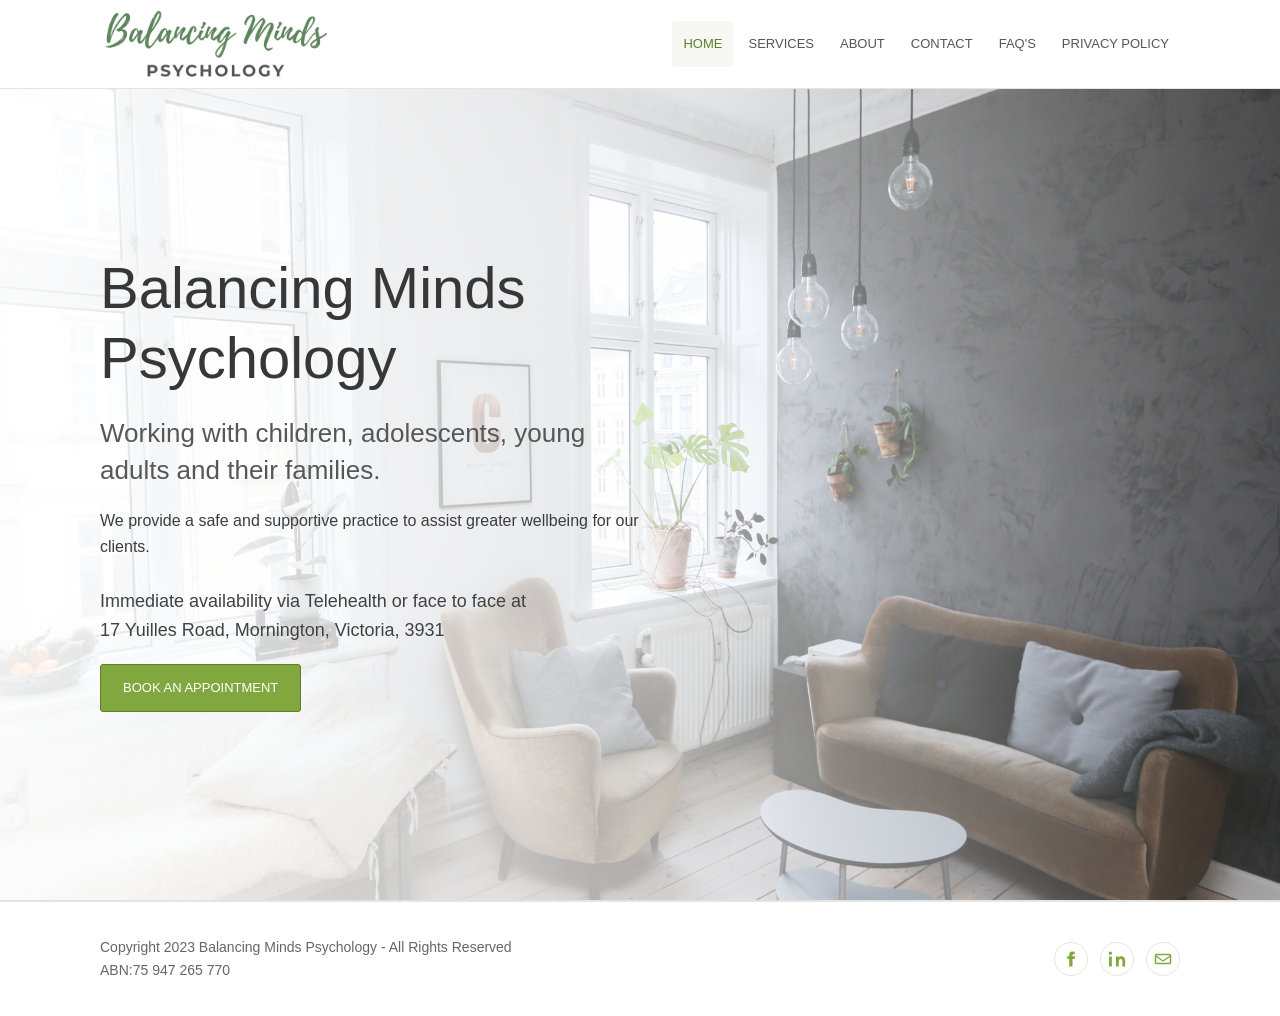
==== index.html @ 1ebbd6f4 "Replace home footer links with social icons" ====
<!doctype html>
<html lang="en-AU">
<head>
  <meta charset="utf-8">
  <meta name="viewport" content="width=device-width, initial-scale=1">
  <title>Balancing Minds Psychology</title>
  <meta name="description" content="Balancing Minds Psychology works with children, adolescents, young adults and their families.">
  <link rel="stylesheet" href="styles.css">
</head>
<body>
  <header class="site-header">
    <div class="header-inner">
      <a class="brand" href="index.html" aria-label="Balancing Minds Psychology home">
        <img src="assets/balancing-minds.png" alt="Balancing Minds Psychology">
      </a>
      <button class="menu-button" type="button" aria-label="Open navigation" aria-expanded="false"><span></span></button>
      <nav class="nav" aria-label="Primary navigation">
        <a class="active" href="index.html">Home</a>
        <div class="dropdown">
          <a class="nav-link" href="services.html">Services</a>
          <div class="dropdown-panel">
            <a href="psychological-assessments.html">Psychological Assessments</a>
            <a href="assessment-and-therapy-process.html">Assessment and Therapy Process</a>
          </div>
        </div>
        <a href="about.html">About</a>
        <a href="contact.html">Contact</a>
        <a href="faqs.html">FAQ's</a>
        <a href="privacy-policy.html">Privacy Policy</a>
      </nav>
    </div>
  </header>

  <main class="hero">
    <div class="hero-inner">
      <section class="hero-copy" aria-labelledby="home-title">
        <h1 id="home-title">Balancing Minds Psychology</h1>
        <p class="lead">Working with children, adolescents, young adults and their families.</p>
        <p>We provide a safe and supportive practice to assist greater wellbeing for our clients.</p>
        <p class="notice">Immediate availability via Telehealth or face to face at<br>17 Yuilles Road, Mornington, Victoria, 3931</p>
        <a class="button" href="contact.html">Book an Appointment</a>
      </section>
    </div>
  </main>

  <footer class="site-footer">
    <div class="footer-inner">
      <div>Copyright 2023 Balancing Minds Psychology - All Rights Reserved<br>ABN:75 947 265 770</div>
      <nav class="footer-social" aria-label="Social links">
        <a class="social-icon" href="https://www.facebook.com/Balancing-Minds-Psychology-101534146246352/" target="_blank" rel="noopener" aria-label="Facebook">
          <svg viewBox="0 0 24 24" aria-hidden="true"><path d="M14 8.2V6.6c0-.7.5-.9.9-.9h2.1V2.2L14.1 2C10.9 2 9.6 4 9.6 5.9v2.3H7v3.9h2.6V22H14v-9.9h2.9l.5-3.9H14z"/></svg>
        </a>
        <a class="social-icon" href="https://www.linkedin.com/in/cassandra-gist-689a811aa/?originalSubdomain=au" target="_blank" rel="noopener" aria-label="LinkedIn">
          <svg viewBox="0 0 24 24" aria-hidden="true"><path d="M5.1 8.7H1.4V22h3.7V8.7zM3.2 2C2 2 1 3 1 4.2s1 2.2 2.2 2.2 2.2-1 2.2-2.2S4.5 2 3.2 2zM22.9 14.7c0-3.6-1.9-6.3-5.2-6.3-1.7 0-2.9.9-3.4 1.8h-.1V8.7h-3.6V22h3.8v-6.6c0-1.7.3-3.4 2.5-3.4s2.2 2 2.2 3.5V22h3.8v-7.3z"/></svg>
        </a>
        <a class="social-icon" href="mailto:admin@balancingminds.com.au" aria-label="Email">
          <svg viewBox="0 0 24 24" aria-hidden="true"><path d="M3.5 5h17A2.5 2.5 0 0 1 23 7.5v9A2.5 2.5 0 0 1 20.5 19h-17A2.5 2.5 0 0 1 1 16.5v-9A2.5 2.5 0 0 1 3.5 5zm0 2c-.2 0-.4.1-.5.2l9 6.3 9-6.3c-.1-.1-.3-.2-.5-.2h-17zm17 10c.3 0 .5-.2.5-.5V9.3l-8.4 5.9a1 1 0 0 1-1.2 0L3 9.3v7.2c0 .3.2.5.5.5h17z"/></svg>
        </a>
      </nav>
    </div>
  </footer>
  <script src="script.js"></script>
</body>
</html>
---- styles.css ----
:root {
  --green: #81a83e;
  --green-dark: #5f7d2a;
  --ink: #3d3d3d;
  --muted: #747474;
  --line: #e4e4e0;
  --paper: #ffffff;
  --soft: #f7f8f3;
  --shadow: 0 18px 48px rgba(45, 61, 37, 0.13);
}

* {
  box-sizing: border-box;
}

html {
  font-family: Arial, Helvetica, sans-serif;
  color: var(--ink);
  background: var(--paper);
}

body {
  margin: 0;
  line-height: 1.65;
}

a {
  color: inherit;
}

.site-header {
  position: sticky;
  top: 0;
  z-index: 20;
  background: rgba(255, 255, 255, 0.96);
  border-bottom: 1px solid var(--line);
}

.header-inner,
.footer-inner,
.content,
.hero-inner {
  width: calc(100vw - 36px);
  max-width: 1080px;
  margin: 0 auto;
}

.header-inner {
  min-height: 88px;
  display: flex;
  align-items: center;
  justify-content: space-between;
  gap: 24px;
}

.brand {
  display: inline-flex;
  align-items: center;
  flex: 0 0 auto;
}

.brand img {
  width: 230px;
  height: auto;
  display: block;
}

.menu-button {
  display: none;
  position: relative;
  border: 1px solid var(--line);
  background: #fff;
  width: 44px;
  height: 44px;
  border-radius: 4px;
  align-items: center;
  justify-content: center;
  cursor: pointer;
}

.menu-button span,
.menu-button::before,
.menu-button::after {
  content: "";
  display: block;
  width: 20px;
  height: 2px;
  background: var(--ink);
  position: absolute;
}

.menu-button span {
  position: relative;
}

.menu-button::before {
  transform: translateY(-7px);
}

.menu-button::after {
  transform: translateY(7px);
}

.nav {
  display: flex;
  align-items: center;
  gap: 4px;
  font-size: 13px;
  letter-spacing: 0;
  text-transform: uppercase;
}

.nav a,
.nav-link {
  text-decoration: none;
  padding: 12px 11px;
  color: #565656;
  border-radius: 4px;
}

.nav a:hover,
.nav a.active,
.nav-link:hover {
  color: var(--green-dark);
  background: var(--soft);
}

.dropdown {
  position: relative;
}

.dropdown-panel {
  display: none;
  position: absolute;
  top: 100%;
  left: 0;
  min-width: 235px;
  background: #fff;
  border: 1px solid var(--line);
  box-shadow: var(--shadow);
  padding: 6px;
}

.dropdown:hover .dropdown-panel,
.dropdown:focus-within .dropdown-panel {
  display: grid;
}

.dropdown-panel a {
  text-transform: none;
  font-size: 14px;
}

.hero {
  min-height: calc(100vh - 88px);
  display: flex;
  align-items: center;
  background:
    linear-gradient(90deg, rgba(255,255,255,0.92) 0%, rgba(255,255,255,0.72) 42%, rgba(255,255,255,0.1) 100%),
    url("assets/hero.png") center right / cover no-repeat;
  border-bottom: 1px solid var(--line);
}

.hero-copy {
  width: min(560px, 100%);
  padding: 72px 0 96px;
}

h1,
h2,
h3 {
  font-weight: 400;
  line-height: 1.2;
  margin: 0 0 22px;
  color: #373737;
}

h1 {
  font-size: clamp(34px, 5vw, 58px);
}

h2 {
  font-size: clamp(28px, 4vw, 42px);
}

h3 {
  font-size: 23px;
}

p {
  margin: 0 0 18px;
}

.lead {
  font-size: clamp(19px, 2.5vw, 26px);
  line-height: 1.45;
  color: #575757;
}

.notice {
  margin-top: 26px;
  font-size: 18px;
  color: #424242;
}

.button {
  display: inline-flex;
  align-items: center;
  justify-content: center;
  min-height: 44px;
  padding: 12px 22px;
  border: 1px solid var(--green-dark);
  background: var(--green);
  color: #fff;
  text-decoration: none;
  text-transform: uppercase;
  font-size: 13px;
  letter-spacing: 0;
  border-radius: 3px;
}

.button:hover {
  background: var(--green-dark);
}

.content {
  padding: 62px 0 76px;
}

.narrow {
  max-width: 820px;
}

.section-rule {
  border: 0;
  border-top: 1px solid var(--line);
  margin: 44px 0;
}

.service-links {
  display: grid;
  gap: 18px;
  max-width: 560px;
}

.service-links a {
  border: 1px solid var(--line);
  padding: 20px 22px;
  text-decoration: none;
  color: var(--green-dark);
  font-size: 20px;
  background: var(--soft);
  border-radius: 4px;
}

.two-column {
  display: grid;
  grid-template-columns: minmax(0, 1fr) minmax(260px, 360px);
  gap: 44px;
  align-items: start;
}

.contact-panel {
  background: var(--soft);
  border: 1px solid var(--line);
  padding: 28px;
  border-radius: 4px;
}

.form-grid {
  display: grid;
  gap: 15px;
}

label {
  display: grid;
  gap: 6px;
  font-size: 14px;
  color: #565656;
}

input,
textarea,
select {
  width: 100%;
  border: 1px solid #d0d0ca;
  border-radius: 3px;
  padding: 12px;
  font: inherit;
  background: #fff;
}

textarea {
  min-height: 142px;
  resize: vertical;
}

ol,
ul {
  padding-left: 22px;
}

li {
  margin-bottom: 8px;
}

.tool-list {
  display: grid;
  gap: 7px;
}

.faq-list {
  display: grid;
  gap: 12px;
}

.faq-list details {
  border: 1px solid var(--line);
  background: #fff;
  border-radius: 4px;
}

.faq-list summary {
  cursor: pointer;
  list-style: none;
  padding: 18px 22px;
  font-size: 18px;
  color: var(--green-dark);
  display: flex;
  align-items: center;
  justify-content: space-between;
  gap: 16px;
}

.faq-list summary::-webkit-details-marker {
  display: none;
}

.faq-list summary::after {
  content: "+";
  font-size: 24px;
  line-height: 1;
  color: var(--muted);
}

.faq-list details[open] summary::after {
  content: "-";
}

.faq-answer {
  border-top: 1px solid var(--line);
  padding: 18px 22px 22px;
}

.privacy h2 {
  font-size: 24px;
  margin-top: 34px;
}

.site-footer {
  border-top: 1px solid var(--line);
  padding: 34px 0;
  color: #666;
  font-size: 14px;
}

.footer-inner {
  display: flex;
  justify-content: space-between;
  gap: 24px;
  flex-wrap: wrap;
}

.footer-nav {
  display: flex;
  gap: 12px;
  flex-wrap: wrap;
}

.footer-nav a {
  color: #666;
  text-decoration: none;
}

.footer-social {
  display: flex;
  gap: 12px;
  align-items: center;
}

.social-icon {
  display: inline-flex;
  width: 34px;
  height: 34px;
  align-items: center;
  justify-content: center;
  border: 1px solid var(--line);
  border-radius: 50%;
  color: var(--green);
  transition: color .2s ease, border-color .2s ease, background .2s ease;
}

.social-icon:hover {
  background: var(--soft);
  border-color: var(--green);
  color: var(--green-dark);
}

.social-icon svg {
  width: 18px;
  height: 18px;
  fill: currentColor;
}

@media (max-width: 780px) {
  .header-inner {
    min-height: 74px;
  }

  .brand img {
    width: 190px;
  }

  .menu-button {
    display: inline-flex;
  }

  .nav {
    display: none;
    position: absolute;
    top: 74px;
    left: 0;
    right: 0;
    background: #fff;
    border-bottom: 1px solid var(--line);
    padding: 10px 18px 18px;
    flex-direction: column;
    align-items: stretch;
  }

  body.nav-open .nav {
    display: flex;
  }

  .dropdown-panel {
    display: grid;
    position: static;
    border: 0;
    box-shadow: none;
    padding-left: 14px;
  }

  .hero {
    min-height: calc(100vh - 74px);
    background:
      linear-gradient(180deg, rgba(255,255,255,0.95) 0%, rgba(255,255,255,0.74) 55%, rgba(255,255,255,0.28) 100%),
      url("assets/hero.png") center bottom / cover no-repeat;
  }

  .hero-copy {
    padding: 42px 0 72px;
    width: min(100%, 330px);
  }

  .hero-copy h1 {
    font-size: 31px;
    overflow-wrap: normal;
  }

  .lead {
    font-size: 20px;
  }

  .content {
    padding: 44px 0 58px;
  }

  .two-column {
    grid-template-columns: 1fr;
  }
}

@media (max-width: 600px) {
  .header-inner,
  .footer-inner,
  .content,
  .hero-inner {
    max-width: 354px;
    margin-left: 18px;
    margin-right: auto;
  }

  .content h1 {
    font-size: 28px;
    max-width: 330px;
  }

  .faq-list summary {
    font-size: 17px;
    padding: 16px 18px;
  }
}
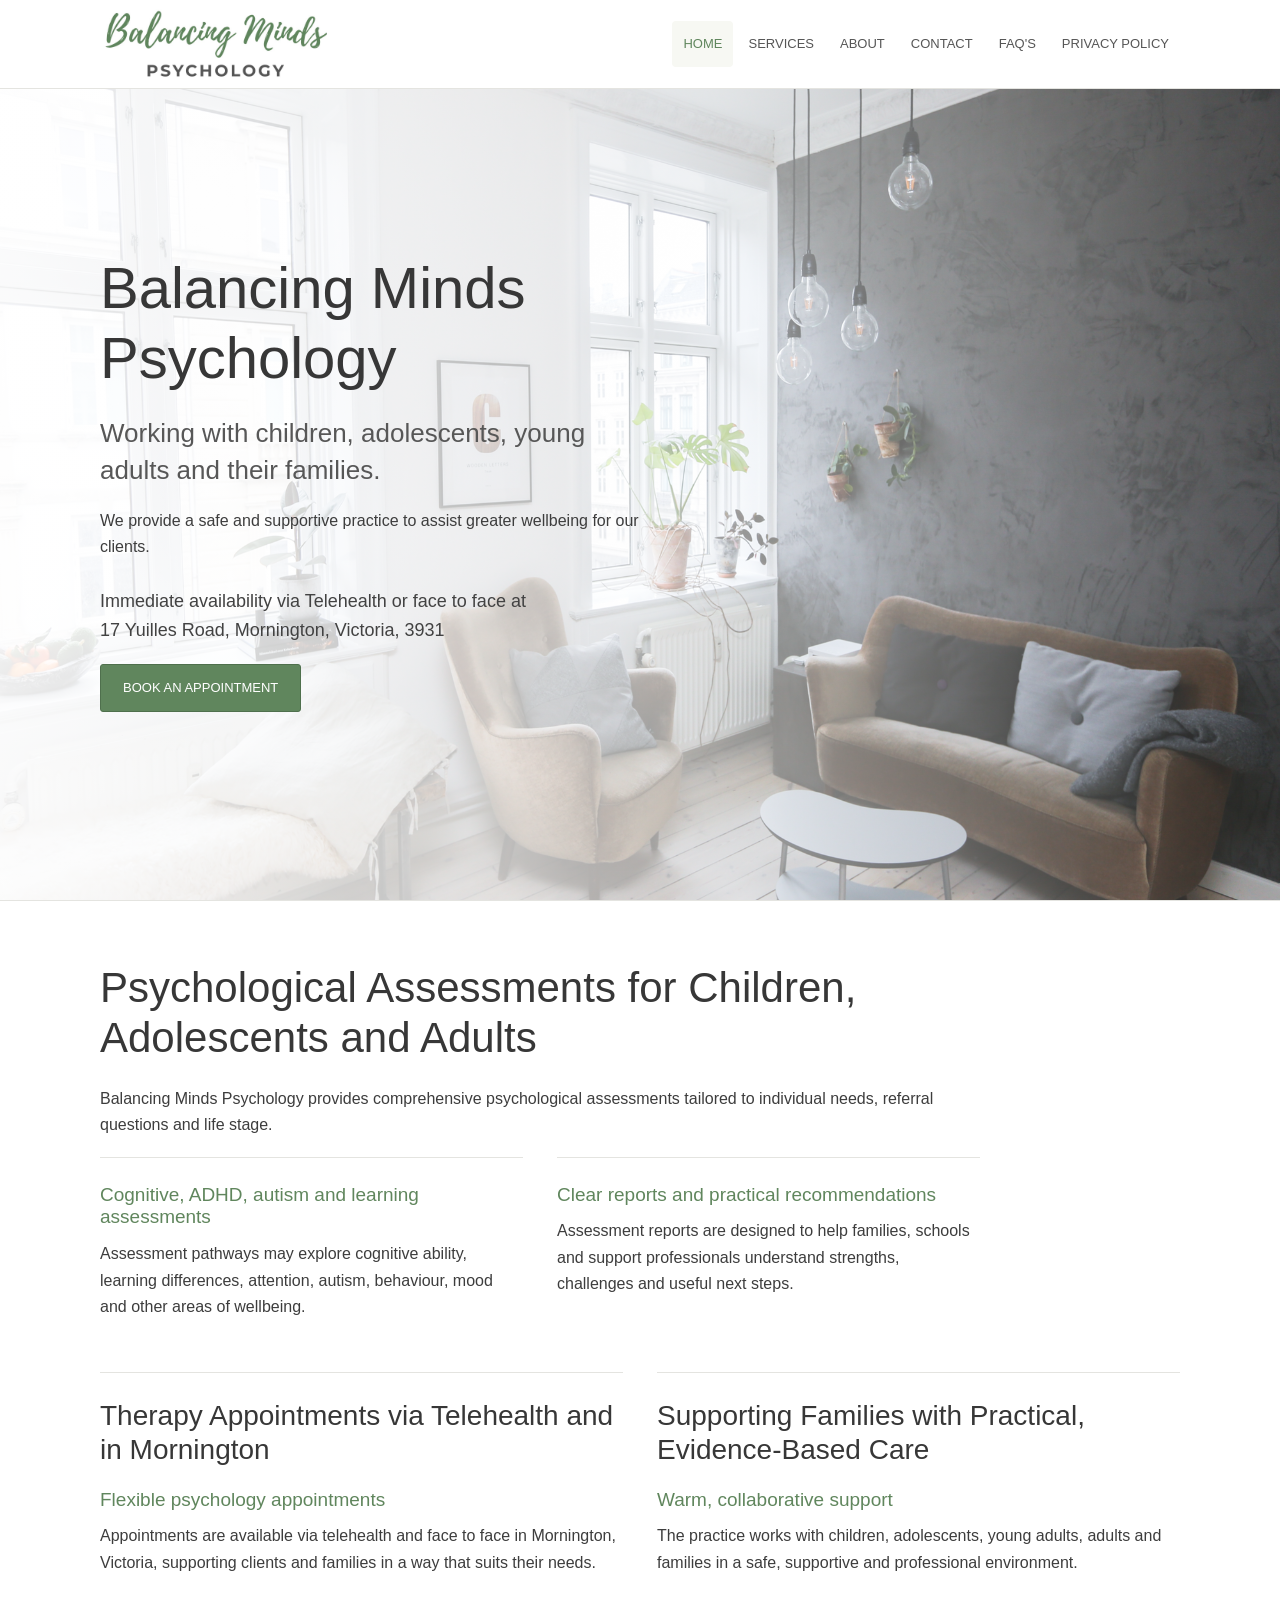
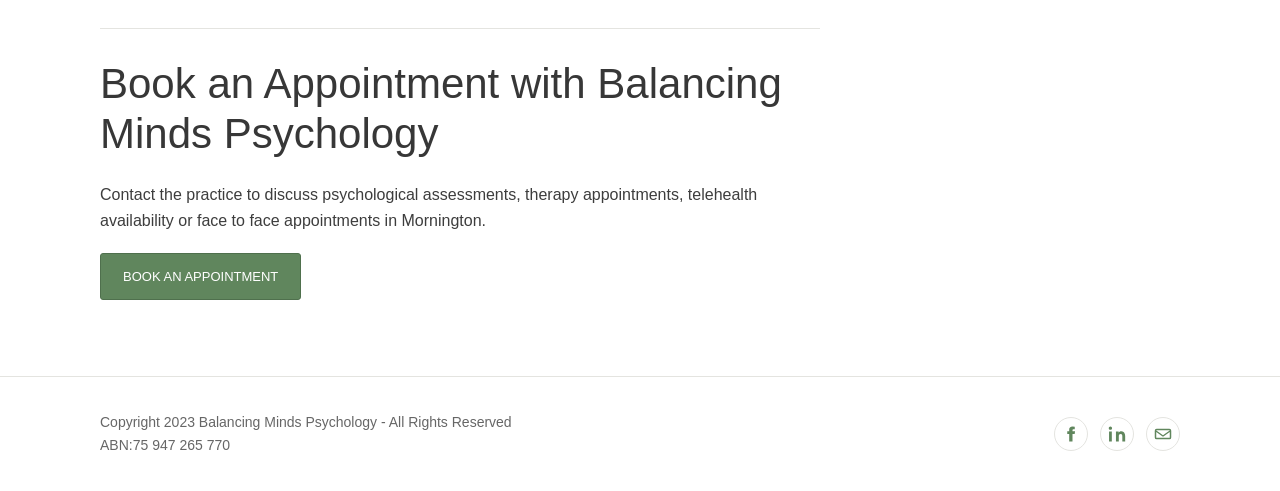
==== commit e2add808: "Add SEO content sections" ====
--- a/index.html
+++ b/index.html
@@ -3,8 +3,9 @@
 <head>
   <meta charset="utf-8">
   <meta name="viewport" content="width=device-width, initial-scale=1">
-  <title>Balancing Minds Psychology</title>
-  <meta name="description" content="Balancing Minds Psychology works with children, adolescents, young adults and their families.">
+  <title>Psychological Assessments & Therapy | Balancing Minds</title>
+  <meta name="description" content="Psychological assessments and therapy for children, adolescents, young adults and families via telehealth and in Mornington, Victoria.">
+  <link rel="canonical" href="https://www.balancingminds.com.au/">
   <link rel="stylesheet" href="styles.css">
 </head>
 <body>
@@ -31,16 +32,54 @@
     </div>
   </header>
 
-  <main class="hero">
-    <div class="hero-inner">
-      <section class="hero-copy" aria-labelledby="home-title">
+  <main>
+    <section class="hero" aria-labelledby="home-title">
+      <div class="hero-inner">
+        <div class="hero-copy">
         <h1 id="home-title">Balancing Minds Psychology</h1>
         <p class="lead">Working with children, adolescents, young adults and their families.</p>
         <p>We provide a safe and supportive practice to assist greater wellbeing for our clients.</p>
         <p class="notice">Immediate availability via Telehealth or face to face at<br>17 Yuilles Road, Mornington, Victoria, 3931</p>
         <a class="button" href="contact.html">Book an Appointment</a>
+        </div>
+      </div>
+    </section>
+
+    <section class="content home-sections" aria-label="Balancing Minds Psychology services">
+      <div class="intro-panel">
+        <h2>Psychological Assessments for Children, Adolescents and Adults</h2>
+        <p>Balancing Minds Psychology provides comprehensive psychological assessments tailored to individual needs, referral questions and life stage.</p>
+        <div class="home-detail-grid">
+          <section>
+            <h3>Cognitive, ADHD, autism and learning assessments</h3>
+            <p>Assessment pathways may explore cognitive ability, learning differences, attention, autism, behaviour, mood and other areas of wellbeing.</p>
+          </section>
+          <section>
+            <h3>Clear reports and practical recommendations</h3>
+            <p>Assessment reports are designed to help families, schools and support professionals understand strengths, challenges and useful next steps.</p>
+          </section>
+        </div>
+      </div>
+
+      <div class="home-detail-grid">
+        <section>
+          <h2>Therapy Appointments via Telehealth and in Mornington</h2>
+          <h3>Flexible psychology appointments</h3>
+          <p>Appointments are available via telehealth and face to face in Mornington, Victoria, supporting clients and families in a way that suits their needs.</p>
+        </section>
+        <section>
+          <h2>Supporting Families with Practical, Evidence-Based Care</h2>
+          <h3>Warm, collaborative support</h3>
+          <p>The practice works with children, adolescents, young adults, adults and families in a safe, supportive and professional environment.</p>
+        </section>
+      </div>
+
+      <section class="booking-panel">
+        <h2>Book an Appointment with Balancing Minds Psychology</h2>
+        <p>Contact the practice to discuss psychological assessments, therapy appointments, telehealth availability or face to face appointments in Mornington.</p>
+        <a class="button" href="contact.html">Book an Appointment</a>
       </section>
-    </div>
+    </section>
   </main>
 
   <footer class="site-footer">
--- a/styles.css
+++ b/styles.css
@@ -1,6 +1,7 @@
 :root {
-  --green: #81a83e;
-  --green-dark: #5f7d2a;
+  --green: #60865d;
+  --green-dark: #60865d;
+  --green-hover: #4f704d;
   --ink: #3d3d3d;
   --muted: #747474;
   --line: #e4e4e0;
@@ -209,7 +210,7 @@
   justify-content: center;
   min-height: 44px;
   padding: 12px 22px;
-  border: 1px solid var(--green-dark);
+  border: 1px solid var(--green-hover);
   background: var(--green);
   color: #fff;
   text-decoration: none;
@@ -220,7 +221,7 @@
 }
 
 .button:hover {
-  background: var(--green-dark);
+  background: var(--green-hover);
 }
 
 .content {
@@ -229,6 +230,76 @@
 
 .narrow {
   max-width: 820px;
+}
+
+.home-sections {
+  display: grid;
+  gap: 34px;
+}
+
+.intro-panel {
+  max-width: 880px;
+}
+
+.home-detail-grid {
+  display: grid;
+  grid-template-columns: repeat(2, minmax(0, 1fr));
+  gap: 34px;
+}
+
+.home-detail-grid section,
+.service-summary {
+  border-top: 1px solid var(--line);
+  padding-top: 26px;
+}
+
+.home-detail-grid h2,
+.service-summary h2 {
+  font-size: 28px;
+}
+
+.home-detail-grid h3,
+.service-summary h3 {
+  color: var(--green-dark);
+  font-size: 19px;
+  margin-bottom: 12px;
+}
+
+.booking-panel {
+  border-top: 1px solid var(--line);
+  padding-top: 30px;
+  max-width: 720px;
+}
+
+.service-summary {
+  margin-top: 34px;
+}
+
+.about-layout {
+  display: grid;
+  grid-template-columns: 280px minmax(0, 1fr);
+  gap: 30px;
+  align-items: start;
+}
+
+.about-media {
+  display: grid;
+  gap: 18px;
+  padding-top: 4px;
+}
+
+.about-photo {
+  display: block;
+  width: 100%;
+  height: auto;
+}
+
+.about-photo-framed {
+  border: 8px solid #e7e7e3;
+}
+
+.about-copy {
+  max-width: 760px;
 }
 
 .section-rule {
@@ -265,6 +336,24 @@
   border: 1px solid var(--line);
   padding: 28px;
   border-radius: 4px;
+}
+
+.contact-aside {
+  display: grid;
+  gap: 22px;
+}
+
+.contact-photo {
+  display: block;
+  width: 100%;
+  height: auto;
+}
+
+.contact-map {
+  display: block;
+  width: 100%;
+  min-height: 260px;
+  border: 0;
 }
 
 .form-grid {
@@ -402,8 +491,8 @@
 
 .social-icon:hover {
   background: var(--soft);
-  border-color: var(--green);
-  color: var(--green-dark);
+  border-color: var(--green-hover);
+  color: var(--green-hover);
 }
 
 .social-icon svg {
@@ -478,6 +567,20 @@
   .two-column {
     grid-template-columns: 1fr;
   }
+
+  .home-detail-grid {
+    grid-template-columns: 1fr;
+  }
+
+  .about-layout {
+    grid-template-columns: 1fr;
+    gap: 30px;
+  }
+
+  .about-media {
+    grid-template-columns: repeat(2, minmax(0, 1fr));
+    max-width: 580px;
+  }
 }
 
 @media (max-width: 600px) {
@@ -499,4 +602,9 @@
     font-size: 17px;
     padding: 16px 18px;
   }
-}
+
+  .about-media {
+    grid-template-columns: 1fr;
+    max-width: 278px;
+  }
+}
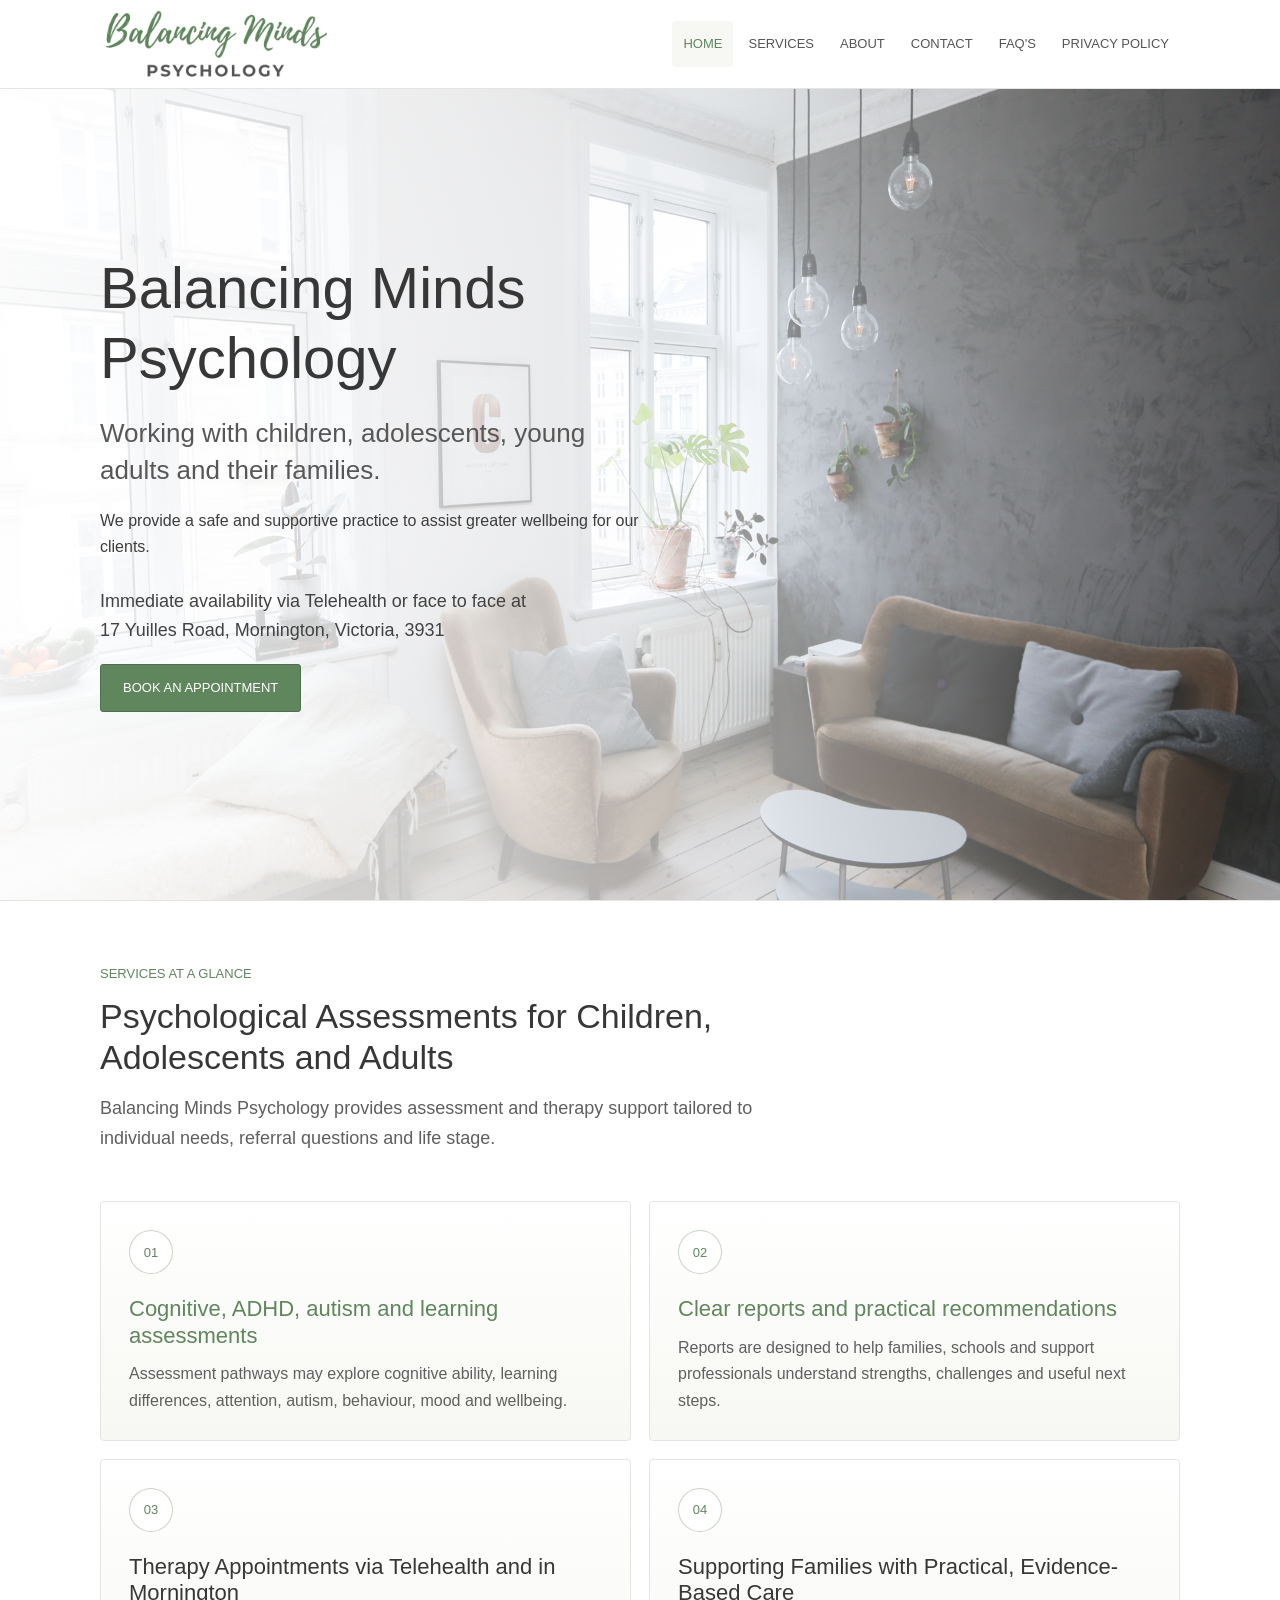
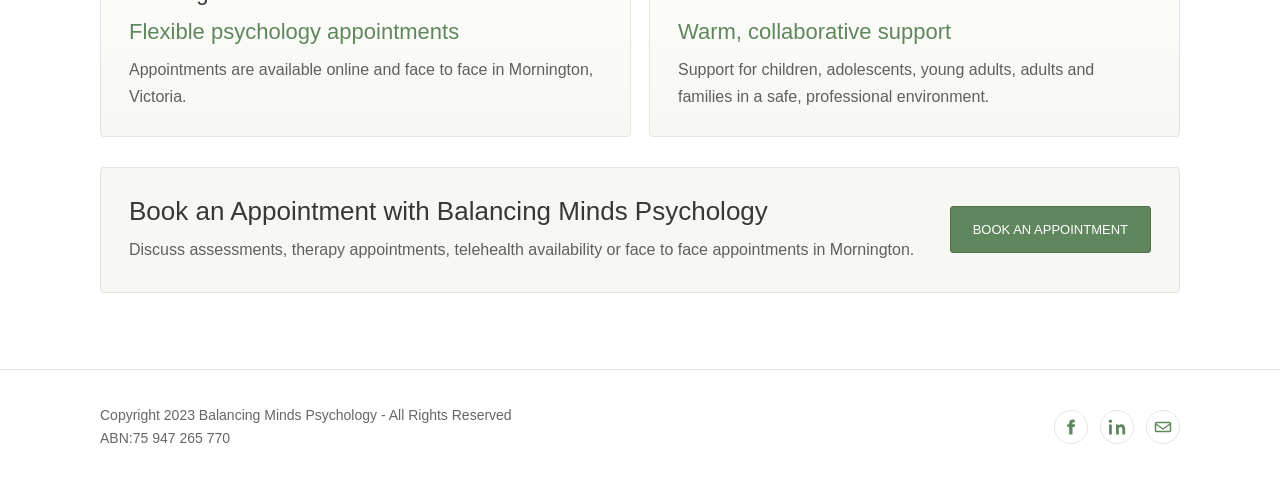
==== commit a06c2cc4: "Tidy SEO content layout" ====
--- a/index.html
+++ b/index.html
@@ -3,7 +3,7 @@
 <head>
   <meta charset="utf-8">
   <meta name="viewport" content="width=device-width, initial-scale=1">
-  <title>Psychological Assessments & Therapy | Balancing Minds</title>
+  <title>Psychological Assessments &amp; Therapy | Balancing Minds</title>
   <meta name="description" content="Psychological assessments and therapy for children, adolescents, young adults and families via telehealth and in Mornington, Victoria.">
   <link rel="canonical" href="https://www.balancingminds.com.au/">
   <link rel="stylesheet" href="styles.css">
@@ -46,37 +46,42 @@
     </section>
 
     <section class="content home-sections" aria-label="Balancing Minds Psychology services">
-      <div class="intro-panel">
+      <div class="section-intro">
+        <span class="section-kicker">Services at a glance</span>
         <h2>Psychological Assessments for Children, Adolescents and Adults</h2>
-        <p>Balancing Minds Psychology provides comprehensive psychological assessments tailored to individual needs, referral questions and life stage.</p>
-        <div class="home-detail-grid">
-          <section>
-            <h3>Cognitive, ADHD, autism and learning assessments</h3>
-            <p>Assessment pathways may explore cognitive ability, learning differences, attention, autism, behaviour, mood and other areas of wellbeing.</p>
-          </section>
-          <section>
-            <h3>Clear reports and practical recommendations</h3>
-            <p>Assessment reports are designed to help families, schools and support professionals understand strengths, challenges and useful next steps.</p>
-          </section>
-        </div>
+        <p>Balancing Minds Psychology provides assessment and therapy support tailored to individual needs, referral questions and life stage.</p>
       </div>
 
-      <div class="home-detail-grid">
-        <section>
+      <div class="feature-grid">
+        <section class="feature-card">
+          <span class="feature-icon" aria-hidden="true">01</span>
+          <h3>Cognitive, ADHD, autism and learning assessments</h3>
+          <p>Assessment pathways may explore cognitive ability, learning differences, attention, autism, behaviour, mood and wellbeing.</p>
+        </section>
+        <section class="feature-card">
+          <span class="feature-icon" aria-hidden="true">02</span>
+          <h3>Clear reports and practical recommendations</h3>
+          <p>Reports are designed to help families, schools and support professionals understand strengths, challenges and useful next steps.</p>
+        </section>
+        <section class="feature-card">
+          <span class="feature-icon" aria-hidden="true">03</span>
           <h2>Therapy Appointments via Telehealth and in Mornington</h2>
           <h3>Flexible psychology appointments</h3>
-          <p>Appointments are available via telehealth and face to face in Mornington, Victoria, supporting clients and families in a way that suits their needs.</p>
+          <p>Appointments are available online and face to face in Mornington, Victoria.</p>
         </section>
-        <section>
+        <section class="feature-card">
+          <span class="feature-icon" aria-hidden="true">04</span>
           <h2>Supporting Families with Practical, Evidence-Based Care</h2>
           <h3>Warm, collaborative support</h3>
-          <p>The practice works with children, adolescents, young adults, adults and families in a safe, supportive and professional environment.</p>
+          <p>Support for children, adolescents, young adults, adults and families in a safe, professional environment.</p>
         </section>
       </div>
 
-      <section class="booking-panel">
-        <h2>Book an Appointment with Balancing Minds Psychology</h2>
-        <p>Contact the practice to discuss psychological assessments, therapy appointments, telehealth availability or face to face appointments in Mornington.</p>
+      <section class="booking-strip">
+        <div>
+          <h2>Book an Appointment with Balancing Minds Psychology</h2>
+          <p>Discuss assessments, therapy appointments, telehealth availability or face to face appointments in Mornington.</p>
+        </div>
         <a class="button" href="contact.html">Book an Appointment</a>
       </section>
     </section>
--- a/styles.css
+++ b/styles.css
@@ -234,45 +234,116 @@
 
 .home-sections {
   display: grid;
-  gap: 34px;
-}
-
-.intro-panel {
-  max-width: 880px;
-}
-
-.home-detail-grid {
+  gap: 30px;
+}
+
+.section-intro {
+  max-width: 760px;
+}
+
+.section-kicker {
+  display: block;
+  margin-bottom: 12px;
+  color: var(--green-dark);
+  font-size: 13px;
+  letter-spacing: 0;
+  text-transform: uppercase;
+}
+
+.section-intro h2 {
+  font-size: clamp(26px, 3vw, 34px);
+  margin-bottom: 16px;
+}
+
+.section-intro p {
+  color: #5f5f5f;
+  font-size: 18px;
+  max-width: 690px;
+}
+
+.feature-grid,
+.service-card-grid {
   display: grid;
   grid-template-columns: repeat(2, minmax(0, 1fr));
-  gap: 34px;
-}
-
-.home-detail-grid section,
-.service-summary {
-  border-top: 1px solid var(--line);
-  padding-top: 26px;
-}
-
-.home-detail-grid h2,
-.service-summary h2 {
-  font-size: 28px;
-}
-
-.home-detail-grid h3,
+  gap: 18px;
+}
+
+.feature-card {
+  position: relative;
+  min-height: 230px;
+  border: 1px solid var(--line);
+  background: linear-gradient(180deg, #fff 0%, var(--soft) 100%);
+  padding: 28px 28px 26px;
+  border-radius: 4px;
+}
+
+.feature-icon {
+  display: inline-flex;
+  align-items: center;
+  justify-content: center;
+  width: 44px;
+  height: 44px;
+  margin-bottom: 22px;
+  border: 1px solid rgba(96, 134, 93, 0.34);
+  border-radius: 50%;
+  color: var(--green-dark);
+  background: #fff;
+  font-size: 13px;
+}
+
+.feature-card h2,
+.feature-card h3,
+.service-summary h2,
+.service-summary h3 {
+  font-size: 22px;
+  margin-bottom: 12px;
+}
+
+.feature-card h2 {
+  color: #373737;
+}
+
+.feature-card h3,
 .service-summary h3 {
   color: var(--green-dark);
-  font-size: 19px;
-  margin-bottom: 12px;
-}
-
-.booking-panel {
-  border-top: 1px solid var(--line);
-  padding-top: 30px;
-  max-width: 720px;
+}
+
+.feature-card p {
+  color: #5f5f5f;
+  margin-bottom: 0;
+}
+
+.feature-card p + h3 {
+  margin-top: 22px;
+}
+
+.booking-strip {
+  display: flex;
+  align-items: center;
+  justify-content: space-between;
+  gap: 28px;
+  border: 1px solid var(--line);
+  background: var(--soft);
+  padding: 28px;
+  border-radius: 4px;
+}
+
+.booking-strip h2 {
+  font-size: 26px;
+  margin-bottom: 10px;
+}
+
+.booking-strip p {
+  margin-bottom: 0;
+  color: #5f5f5f;
 }
 
 .service-summary {
   margin-top: 34px;
+}
+
+.service-card-grid .service-summary {
+  margin-top: 28px;
 }
 
 .about-layout {
@@ -568,8 +639,18 @@
     grid-template-columns: 1fr;
   }
 
-  .home-detail-grid {
+  .feature-grid,
+  .service-card-grid {
     grid-template-columns: 1fr;
+  }
+
+  .feature-card {
+    min-height: 0;
+  }
+
+  .booking-strip {
+    align-items: flex-start;
+    flex-direction: column;
   }
 
   .about-layout {
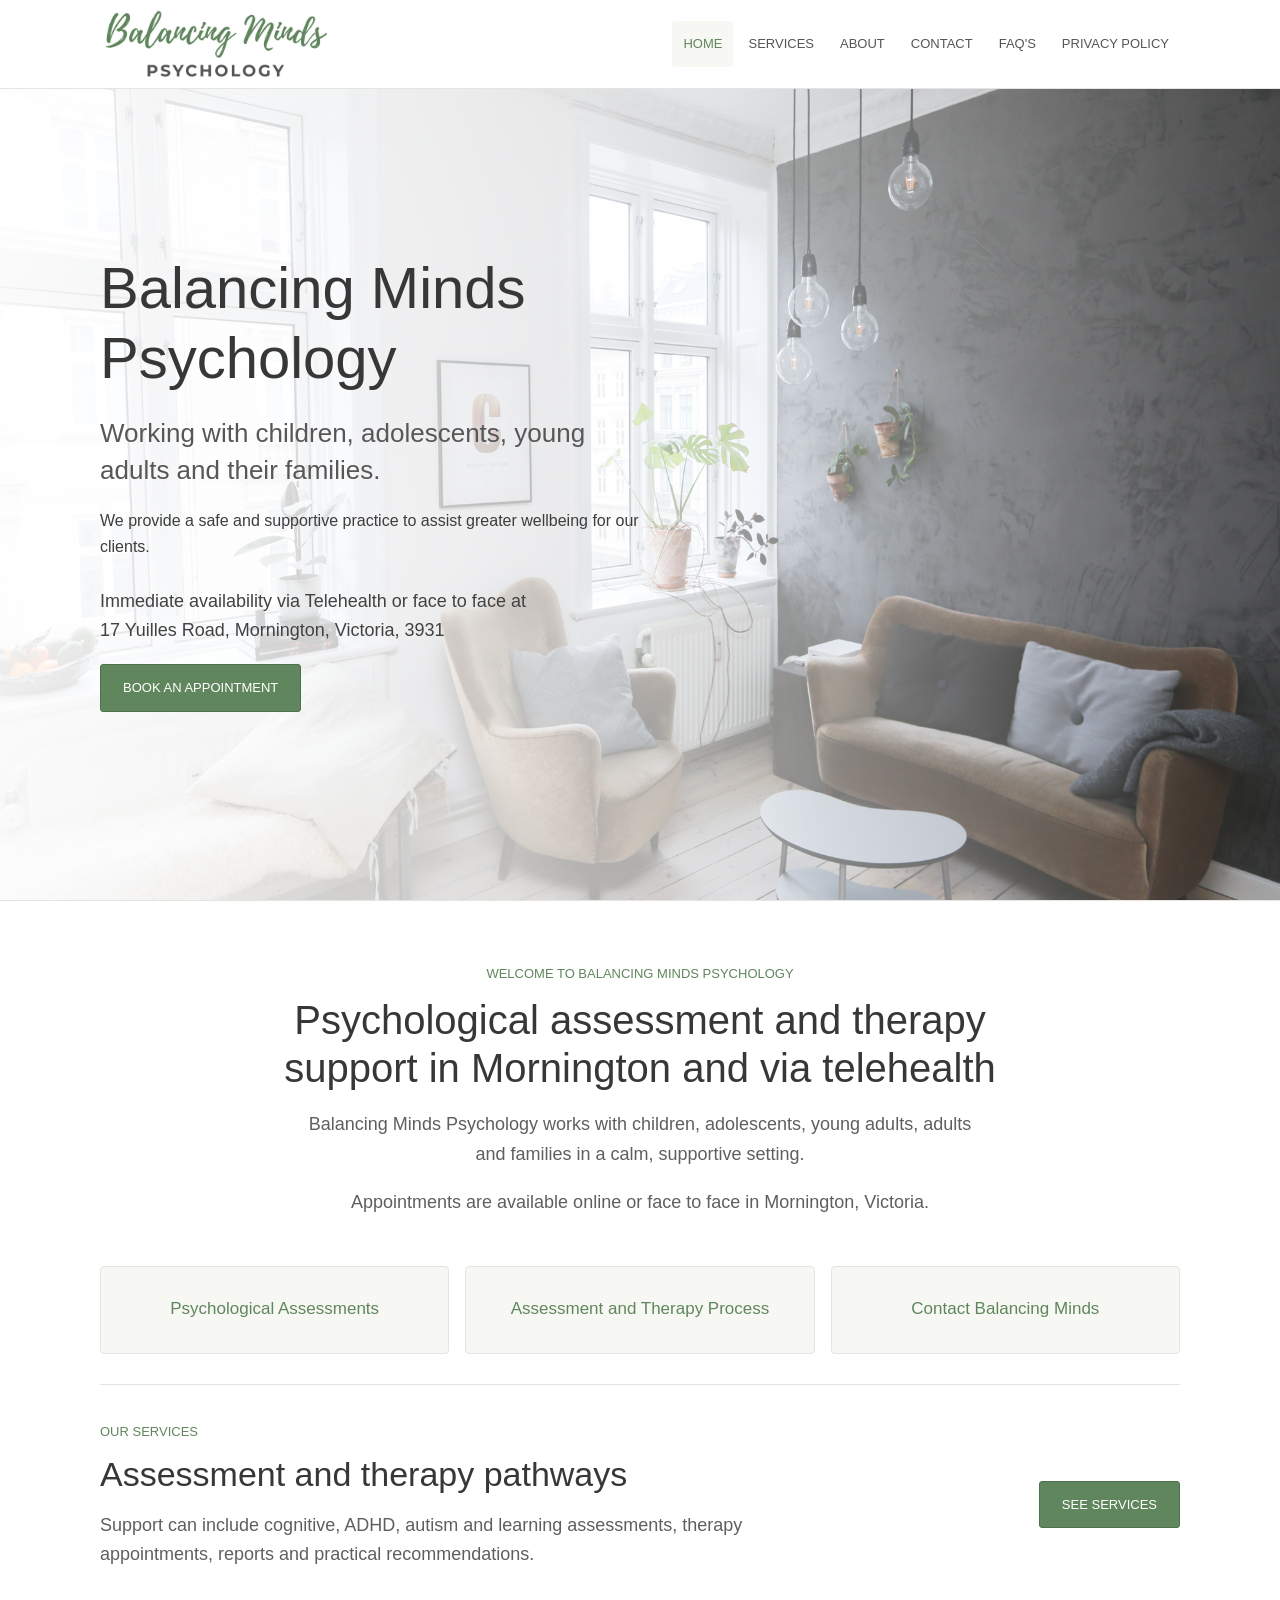
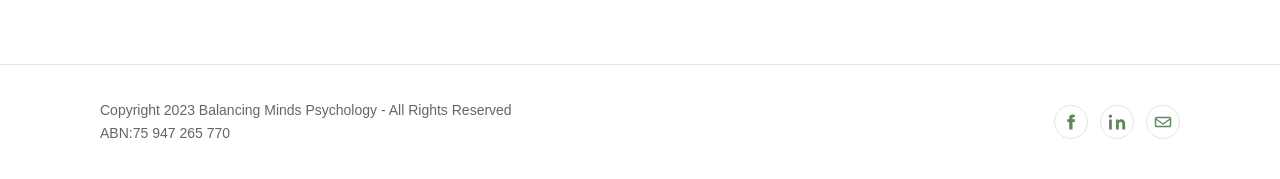
==== commit 2a351890: "Simplify homepage layout" ====
--- a/index.html
+++ b/index.html
@@ -46,43 +46,26 @@
     </section>
 
     <section class="content home-sections" aria-label="Balancing Minds Psychology services">
-      <div class="section-intro">
-        <span class="section-kicker">Services at a glance</span>
-        <h2>Psychological Assessments for Children, Adolescents and Adults</h2>
-        <p>Balancing Minds Psychology provides assessment and therapy support tailored to individual needs, referral questions and life stage.</p>
+      <div class="welcome-panel">
+        <span class="section-kicker">Welcome to Balancing Minds Psychology</span>
+        <h2>Psychological assessment and therapy support in Mornington and via telehealth</h2>
+        <p>Balancing Minds Psychology works with children, adolescents, young adults, adults and families in a calm, supportive setting.</p>
+        <p>Appointments are available online or face to face in Mornington, Victoria.</p>
       </div>
 
-      <div class="feature-grid">
-        <section class="feature-card">
-          <span class="feature-icon" aria-hidden="true">01</span>
-          <h3>Cognitive, ADHD, autism and learning assessments</h3>
-          <p>Assessment pathways may explore cognitive ability, learning differences, attention, autism, behaviour, mood and wellbeing.</p>
-        </section>
-        <section class="feature-card">
-          <span class="feature-icon" aria-hidden="true">02</span>
-          <h3>Clear reports and practical recommendations</h3>
-          <p>Reports are designed to help families, schools and support professionals understand strengths, challenges and useful next steps.</p>
-        </section>
-        <section class="feature-card">
-          <span class="feature-icon" aria-hidden="true">03</span>
-          <h2>Therapy Appointments via Telehealth and in Mornington</h2>
-          <h3>Flexible psychology appointments</h3>
-          <p>Appointments are available online and face to face in Mornington, Victoria.</p>
-        </section>
-        <section class="feature-card">
-          <span class="feature-icon" aria-hidden="true">04</span>
-          <h2>Supporting Families with Practical, Evidence-Based Care</h2>
-          <h3>Warm, collaborative support</h3>
-          <p>Support for children, adolescents, young adults, adults and families in a safe, professional environment.</p>
-        </section>
+      <div class="quick-actions" aria-label="Quick links">
+        <a href="psychological-assessments.html">Psychological Assessments</a>
+        <a href="assessment-and-therapy-process.html">Assessment and Therapy Process</a>
+        <a href="contact.html">Contact Balancing Minds</a>
       </div>
 
-      <section class="booking-strip">
-        <div>
-          <h2>Book an Appointment with Balancing Minds Psychology</h2>
-          <p>Discuss assessments, therapy appointments, telehealth availability or face to face appointments in Mornington.</p>
+      <section class="services-preview" aria-labelledby="services-preview-title">
+        <div class="section-intro">
+          <span class="section-kicker">Our services</span>
+          <h2 id="services-preview-title">Assessment and therapy pathways</h2>
+          <p>Support can include cognitive, ADHD, autism and learning assessments, therapy appointments, reports and practical recommendations.</p>
         </div>
-        <a class="button" href="contact.html">Book an Appointment</a>
+        <a class="button" href="services.html">See Services</a>
       </section>
     </section>
   </main>
--- a/styles.css
+++ b/styles.css
@@ -237,7 +237,8 @@
   gap: 30px;
 }
 
-.section-intro {
+.section-intro,
+.welcome-panel {
   max-width: 760px;
 }
 
@@ -259,6 +260,60 @@
   color: #5f5f5f;
   font-size: 18px;
   max-width: 690px;
+}
+
+.welcome-panel {
+  margin: 0 auto;
+  text-align: center;
+}
+
+.welcome-panel h2 {
+  font-size: clamp(28px, 3.4vw, 40px);
+  margin-bottom: 18px;
+}
+
+.welcome-panel p {
+  color: #5f5f5f;
+  font-size: 18px;
+  margin-left: auto;
+  margin-right: auto;
+  max-width: 690px;
+}
+
+.quick-actions {
+  display: grid;
+  grid-template-columns: repeat(3, minmax(0, 1fr));
+  gap: 16px;
+}
+
+.quick-actions a {
+  display: flex;
+  min-height: 88px;
+  align-items: center;
+  justify-content: center;
+  border: 1px solid var(--line);
+  border-radius: 4px;
+  background: var(--soft);
+  color: var(--green-dark);
+  font-size: 17px;
+  line-height: 1.35;
+  padding: 18px;
+  text-align: center;
+  text-decoration: none;
+}
+
+.quick-actions a:hover {
+  border-color: rgba(96, 134, 93, 0.45);
+  background: #fff;
+}
+
+.services-preview {
+  display: grid;
+  grid-template-columns: minmax(0, 1fr) auto;
+  gap: 28px;
+  align-items: center;
+  padding-top: 36px;
+  border-top: 1px solid var(--line);
 }
 
 .feature-grid,
@@ -640,8 +695,14 @@
   }
 
   .feature-grid,
-  .service-card-grid {
+  .service-card-grid,
+  .quick-actions,
+  .services-preview {
     grid-template-columns: 1fr;
+  }
+
+  .services-preview {
+    align-items: flex-start;
   }
 
   .feature-card {
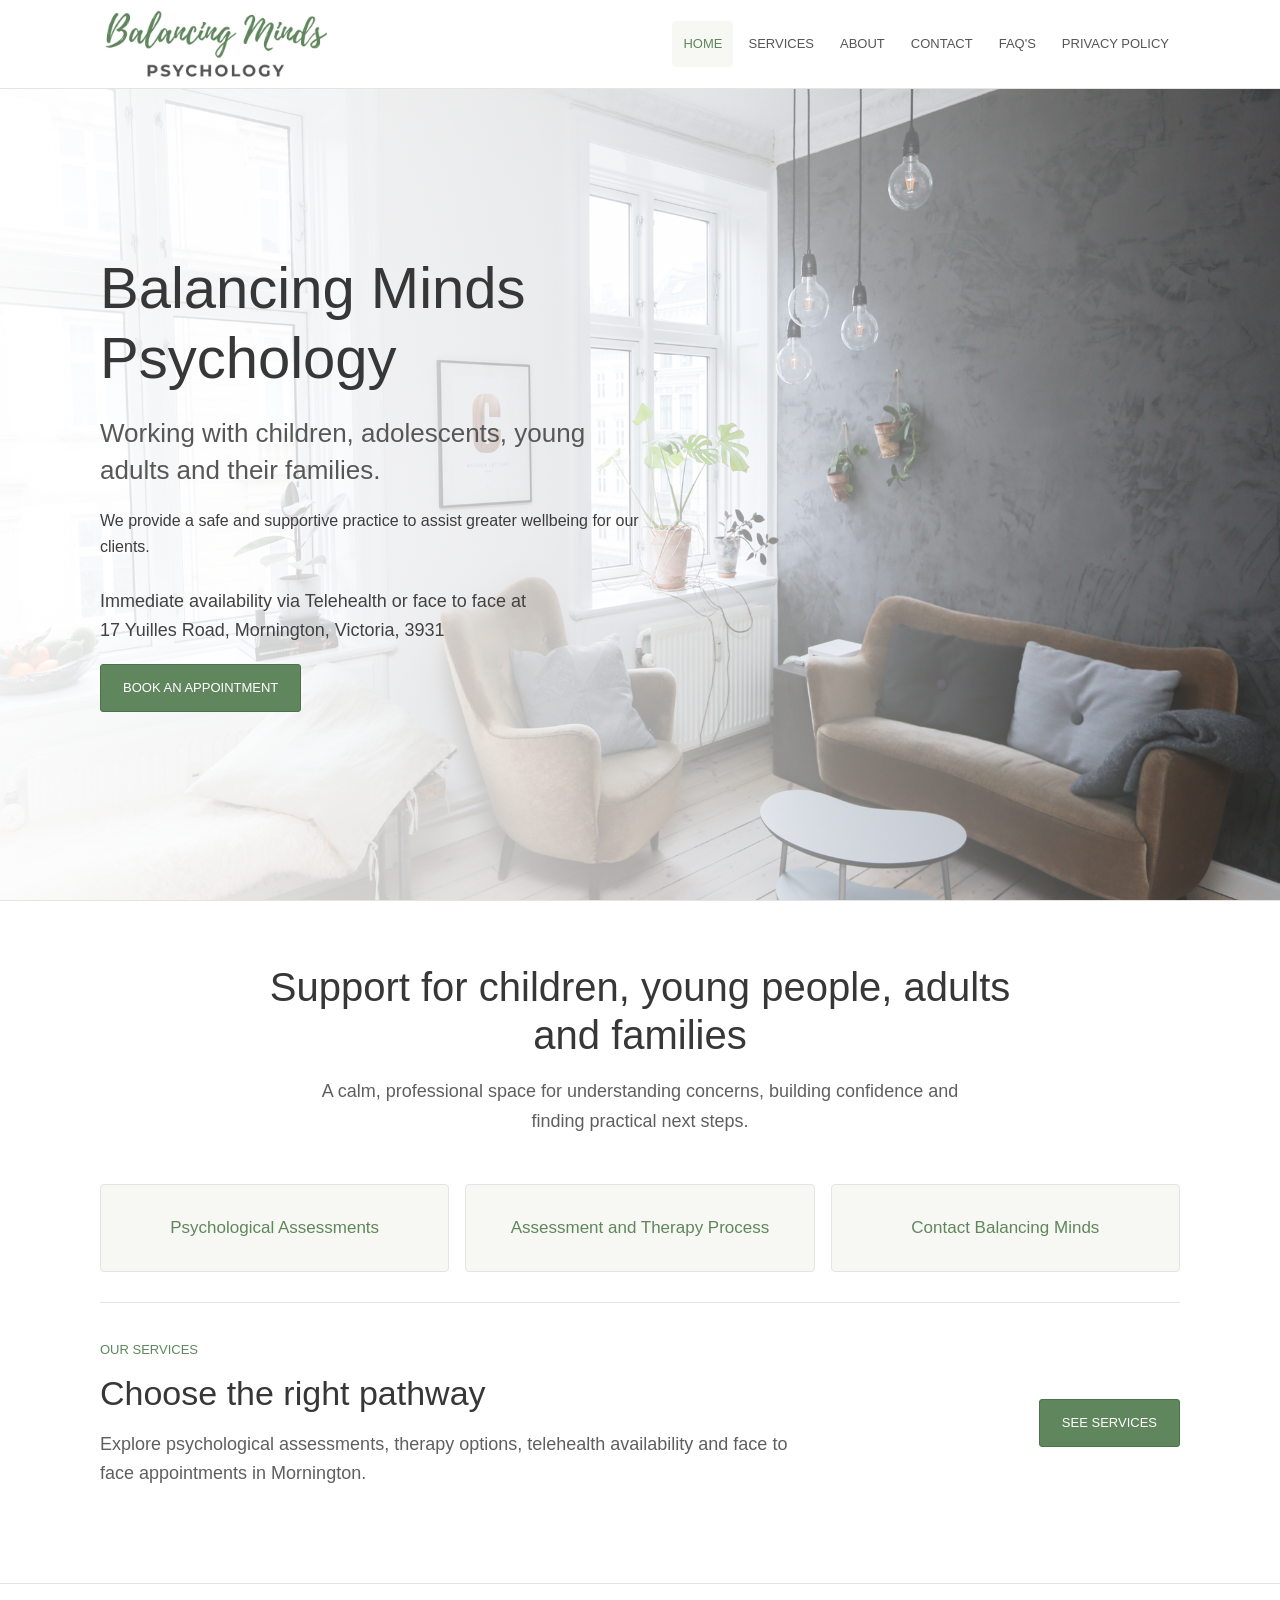
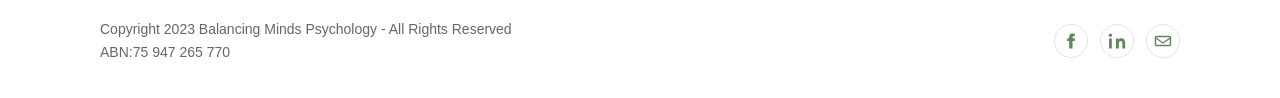
==== commit 43c4f3d9: "Tighten homepage copy" ====
--- a/index.html
+++ b/index.html
@@ -47,10 +47,8 @@
 
     <section class="content home-sections" aria-label="Balancing Minds Psychology services">
       <div class="welcome-panel">
-        <span class="section-kicker">Welcome to Balancing Minds Psychology</span>
-        <h2>Psychological assessment and therapy support in Mornington and via telehealth</h2>
-        <p>Balancing Minds Psychology works with children, adolescents, young adults, adults and families in a calm, supportive setting.</p>
-        <p>Appointments are available online or face to face in Mornington, Victoria.</p>
+        <h2>Support for children, young people, adults and families</h2>
+        <p>A calm, professional space for understanding concerns, building confidence and finding practical next steps.</p>
       </div>
 
       <div class="quick-actions" aria-label="Quick links">
@@ -62,8 +60,8 @@
       <section class="services-preview" aria-labelledby="services-preview-title">
         <div class="section-intro">
           <span class="section-kicker">Our services</span>
-          <h2 id="services-preview-title">Assessment and therapy pathways</h2>
-          <p>Support can include cognitive, ADHD, autism and learning assessments, therapy appointments, reports and practical recommendations.</p>
+          <h2 id="services-preview-title">Choose the right pathway</h2>
+          <p>Explore psychological assessments, therapy options, telehealth availability and face to face appointments in Mornington.</p>
         </div>
         <a class="button" href="services.html">See Services</a>
       </section>
--- a/styles.css
+++ b/styles.css
@@ -323,6 +323,12 @@
   gap: 18px;
 }
 
+.service-section-list {
+  display: grid;
+  gap: 22px;
+  margin-top: 34px;
+}
+
 .feature-card {
   position: relative;
   min-height: 230px;
@@ -372,6 +378,10 @@
   margin-top: 22px;
 }
 
+.feature-card .button {
+  margin-top: 24px;
+}
+
 .booking-strip {
   display: flex;
   align-items: center;
@@ -399,6 +409,10 @@
 
 .service-card-grid .service-summary {
   margin-top: 28px;
+}
+
+.service-section-list .service-summary {
+  margin-top: 0;
 }
 
 .about-layout {
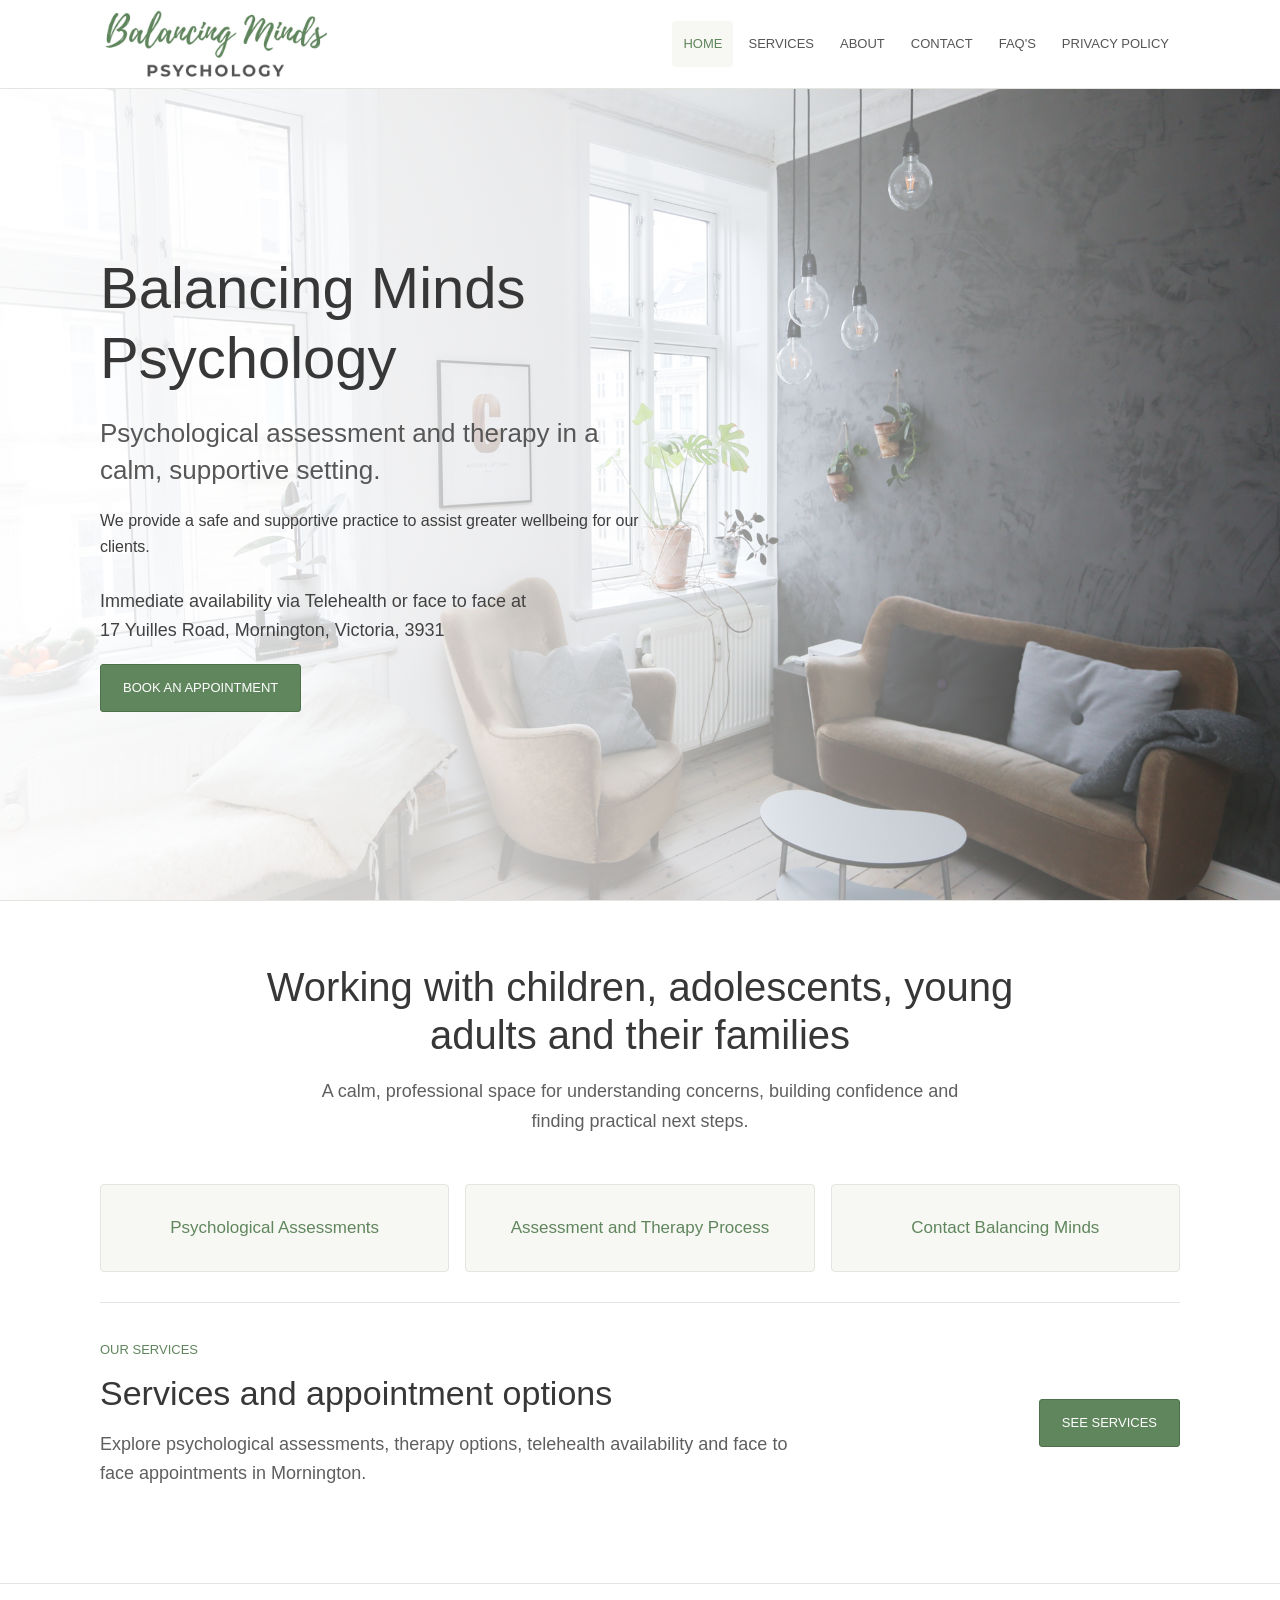
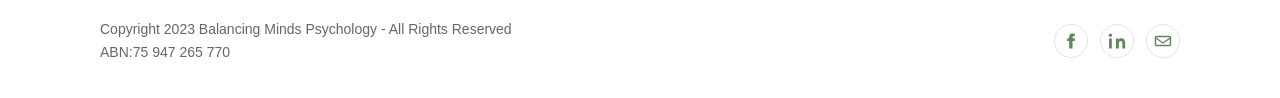
==== commit 1ebc4aef: "Refine homepage headings" ====
--- a/index.html
+++ b/index.html
@@ -37,7 +37,7 @@
       <div class="hero-inner">
         <div class="hero-copy">
         <h1 id="home-title">Balancing Minds Psychology</h1>
-        <p class="lead">Working with children, adolescents, young adults and their families.</p>
+        <p class="lead">Psychological assessment and therapy in a calm, supportive setting.</p>
         <p>We provide a safe and supportive practice to assist greater wellbeing for our clients.</p>
         <p class="notice">Immediate availability via Telehealth or face to face at<br>17 Yuilles Road, Mornington, Victoria, 3931</p>
         <a class="button" href="contact.html">Book an Appointment</a>
@@ -47,7 +47,7 @@
 
     <section class="content home-sections" aria-label="Balancing Minds Psychology services">
       <div class="welcome-panel">
-        <h2>Support for children, young people, adults and families</h2>
+        <h2>Working with children, adolescents, young adults and their families</h2>
         <p>A calm, professional space for understanding concerns, building confidence and finding practical next steps.</p>
       </div>
 
@@ -60,7 +60,7 @@
       <section class="services-preview" aria-labelledby="services-preview-title">
         <div class="section-intro">
           <span class="section-kicker">Our services</span>
-          <h2 id="services-preview-title">Choose the right pathway</h2>
+          <h2 id="services-preview-title">Services and appointment options</h2>
           <p>Explore psychological assessments, therapy options, telehealth availability and face to face appointments in Mornington.</p>
         </div>
         <a class="button" href="services.html">See Services</a>
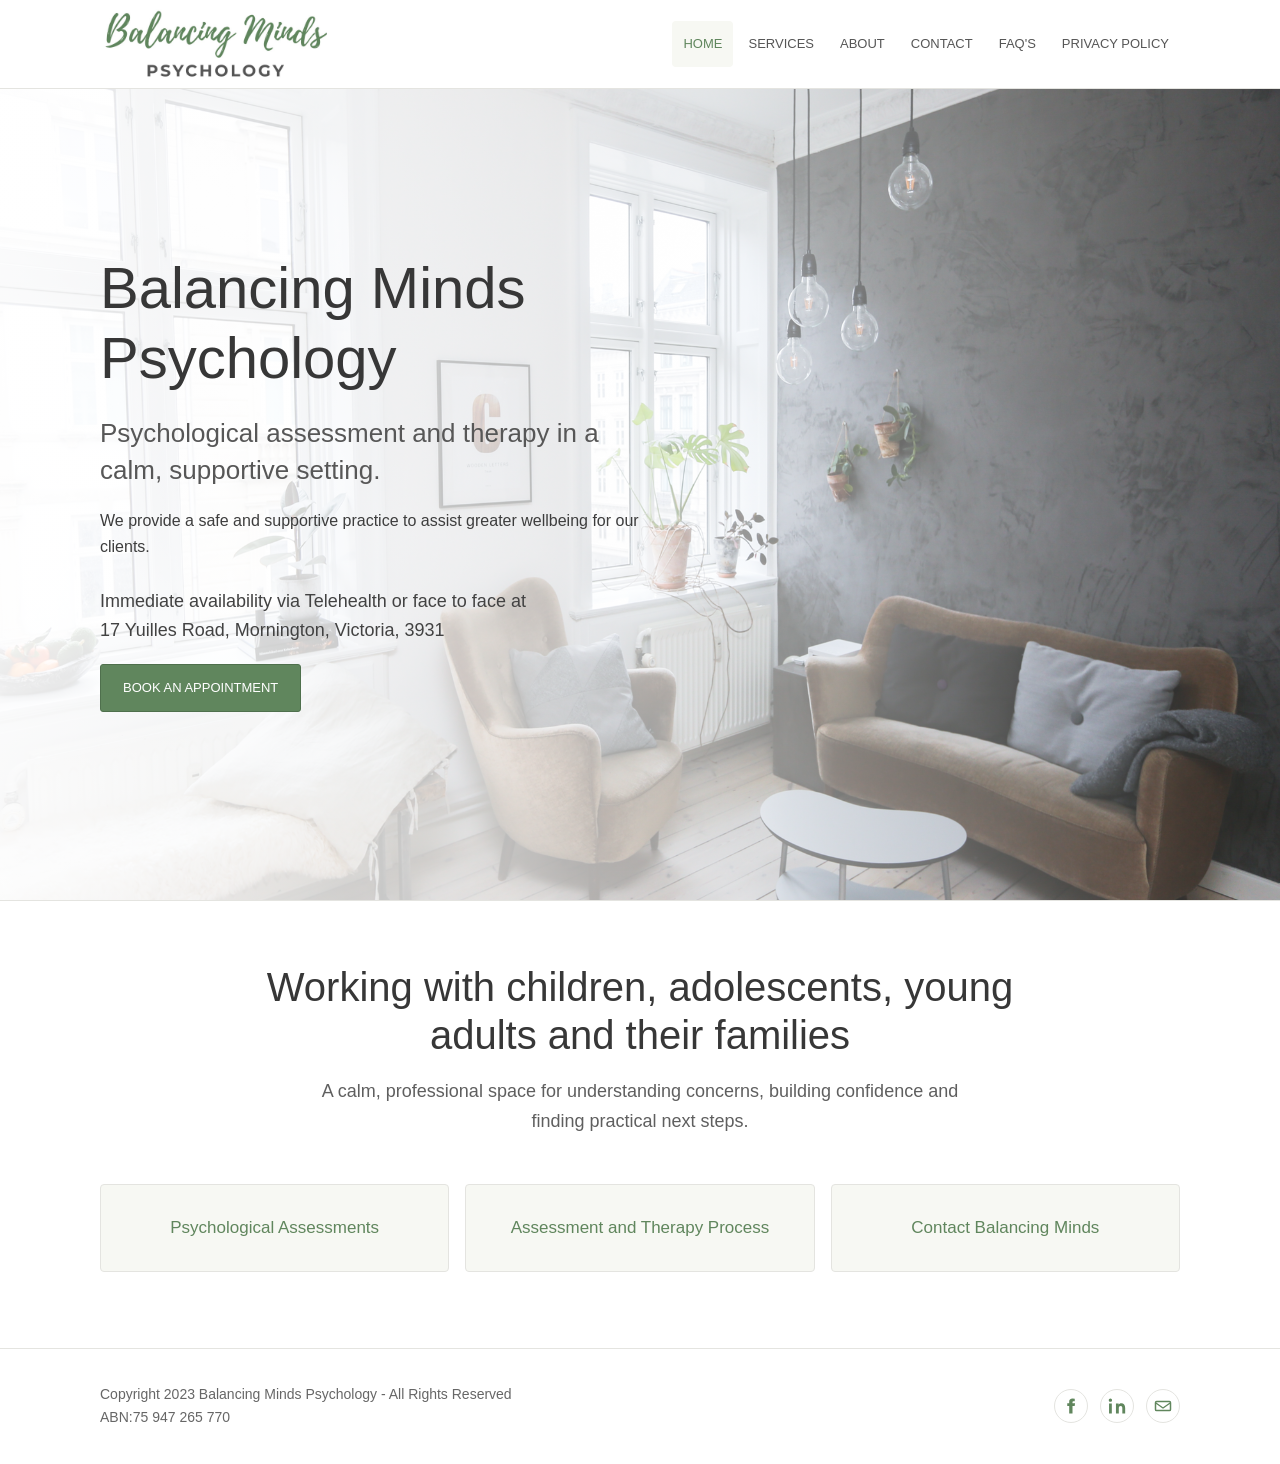
==== commit 7428f8f2: "Remove duplicate homepage services section" ====
--- a/index.html
+++ b/index.html
@@ -57,14 +57,6 @@
         <a href="contact.html">Contact Balancing Minds</a>
       </div>
 
-      <section class="services-preview" aria-labelledby="services-preview-title">
-        <div class="section-intro">
-          <span class="section-kicker">Our services</span>
-          <h2 id="services-preview-title">Services and appointment options</h2>
-          <p>Explore psychological assessments, therapy options, telehealth availability and face to face appointments in Mornington.</p>
-        </div>
-        <a class="button" href="services.html">See Services</a>
-      </section>
     </section>
   </main>
 
--- a/styles.css
+++ b/styles.css
@@ -237,29 +237,8 @@
   gap: 30px;
 }
 
-.section-intro,
 .welcome-panel {
   max-width: 760px;
-}
-
-.section-kicker {
-  display: block;
-  margin-bottom: 12px;
-  color: var(--green-dark);
-  font-size: 13px;
-  letter-spacing: 0;
-  text-transform: uppercase;
-}
-
-.section-intro h2 {
-  font-size: clamp(26px, 3vw, 34px);
-  margin-bottom: 16px;
-}
-
-.section-intro p {
-  color: #5f5f5f;
-  font-size: 18px;
-  max-width: 690px;
 }
 
 .welcome-panel {
@@ -305,15 +284,6 @@
 .quick-actions a:hover {
   border-color: rgba(96, 134, 93, 0.45);
   background: #fff;
-}
-
-.services-preview {
-  display: grid;
-  grid-template-columns: minmax(0, 1fr) auto;
-  gap: 28px;
-  align-items: center;
-  padding-top: 36px;
-  border-top: 1px solid var(--line);
 }
 
 .feature-grid,
@@ -710,13 +680,8 @@
 
   .feature-grid,
   .service-card-grid,
-  .quick-actions,
-  .services-preview {
+  .quick-actions {
     grid-template-columns: 1fr;
-  }
-
-  .services-preview {
-    align-items: flex-start;
   }
 
   .feature-card {
